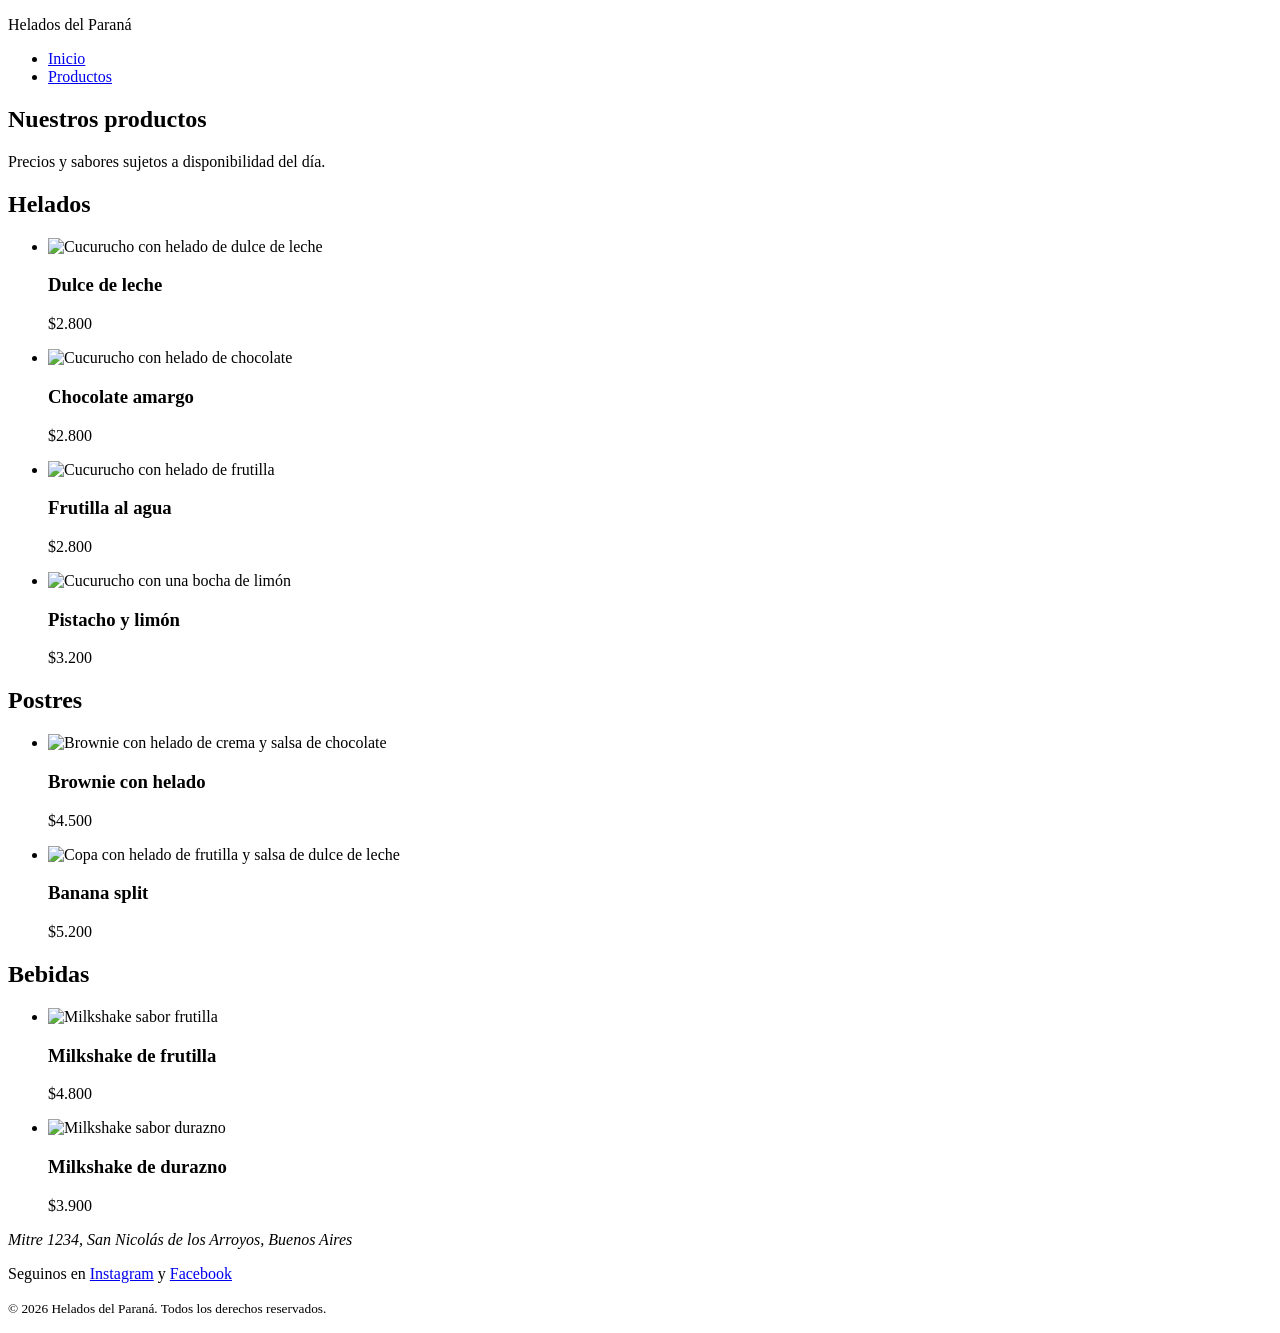
==== productos.html @ 9e9672d6 "Agrego página de productos con tarjetas" ====
<!DOCTYPE html>
<html lang="es">
<head>
  <meta charset="UTF-8">
  <meta name="viewport" content="width=device-width, initial-scale=1">
  <meta name="description" content="Helados, postres y bebidas de Helados del Paraná.">
  <title>Productos | Helados del Paraná</title>
  <link rel="icon" href="img/favicon.ico" sizes="any">
  <link rel="stylesheet" href="styles/styles.css">
</head>
<body>
  <header>
    <p>Helados del Paraná</p>
    <nav aria-label="Principal">
      <ul>
        <li><a href="index.html">Inicio</a></li>
        <li><a href="productos.html" aria-current="page">Productos</a></li>
      </ul>
    </nav>
  </header>

  <main>
    <section>
      <h1>Nuestros productos</h1>
      <p>Precios y sabores sujetos a disponibilidad del día.</p>
    </section>

    <section class="categoria">
      <h2>Helados</h2>
      <ul class="grilla">
        <li>
          <article>
            <img src="img/dulce-de-leche.png" alt="Cucurucho con helado de dulce de leche" width="200" height="200">
            <h3>Dulce de leche</h3>
            <p class="precio">$2.800</p>
          </article>
        </li>
        <li>
          <article>
            <img src="img/chocolate.png" alt="Cucurucho con helado de chocolate" width="200" height="200">
            <h3>Chocolate amargo</h3>
            <p class="precio">$2.800</p>
          </article>
        </li>
        <li>
          <article>
            <img src="img/frutilla.png" alt="Cucurucho con helado de frutilla" width="200" height="200">
            <h3>Frutilla al agua</h3>
            <p class="precio">$2.800</p>
          </article>
        </li>
        <li>
          <article>
            <img src="img/limon.png" alt="Cucurucho con una bocha de limón" width="200" height="200">
            <h3>Pistacho y limón</h3>
            <p class="precio">$3.200</p>
          </article>
        </li>
      </ul>
    </section>

    <section class="categoria">
      <h2>Postres</h2>
      <ul class="grilla">
        <li>
          <article>
            <img src="img/brownie.png" alt="Brownie con helado de crema y salsa de chocolate" width="200" height="200">
            <h3>Brownie con helado</h3>
            <p class="precio">$4.500</p>
          </article>
        </li>
        <li>
          <article>
            <img src="img/banana-split.png" alt="Copa con helado de frutilla y salsa de dulce de leche" width="200" height="200">
            <h3>Banana split</h3>
            <p class="precio">$5.200</p>
          </article>
        </li>
      </ul>
    </section>

    <section class="categoria">
      <h2>Bebidas</h2>
      <ul class="grilla">
        <li>
          <article>
            <img src="img/milkshake-frutilla.png" alt="Milkshake sabor frutilla" width="200" height="200">
            <h3>Milkshake de frutilla</h3>
            <p class="precio">$4.800</p>
          </article>
        </li>
        <li>
          <article>
            <img src="img/milkshake-durazno.png" alt="Milkshake sabor durazno" width="200" height="200">
            <h3>Milkshake de durazno</h3>
            <p class="precio">$3.900</p>
          </article>
        </li>
      </ul>
    </section>
  </main>

  <footer>
    <address>Mitre 1234, San Nicolás de los Arroyos, Buenos Aires</address>
    <p>Seguinos en <a href="https://www.instagram.com/">Instagram</a> y <a href="https://www.facebook.com/">Facebook</a></p>
    <p><small>&copy; 2026 Helados del Paraná. Todos los derechos reservados.</small></p>
  </footer>
</body>
</html>
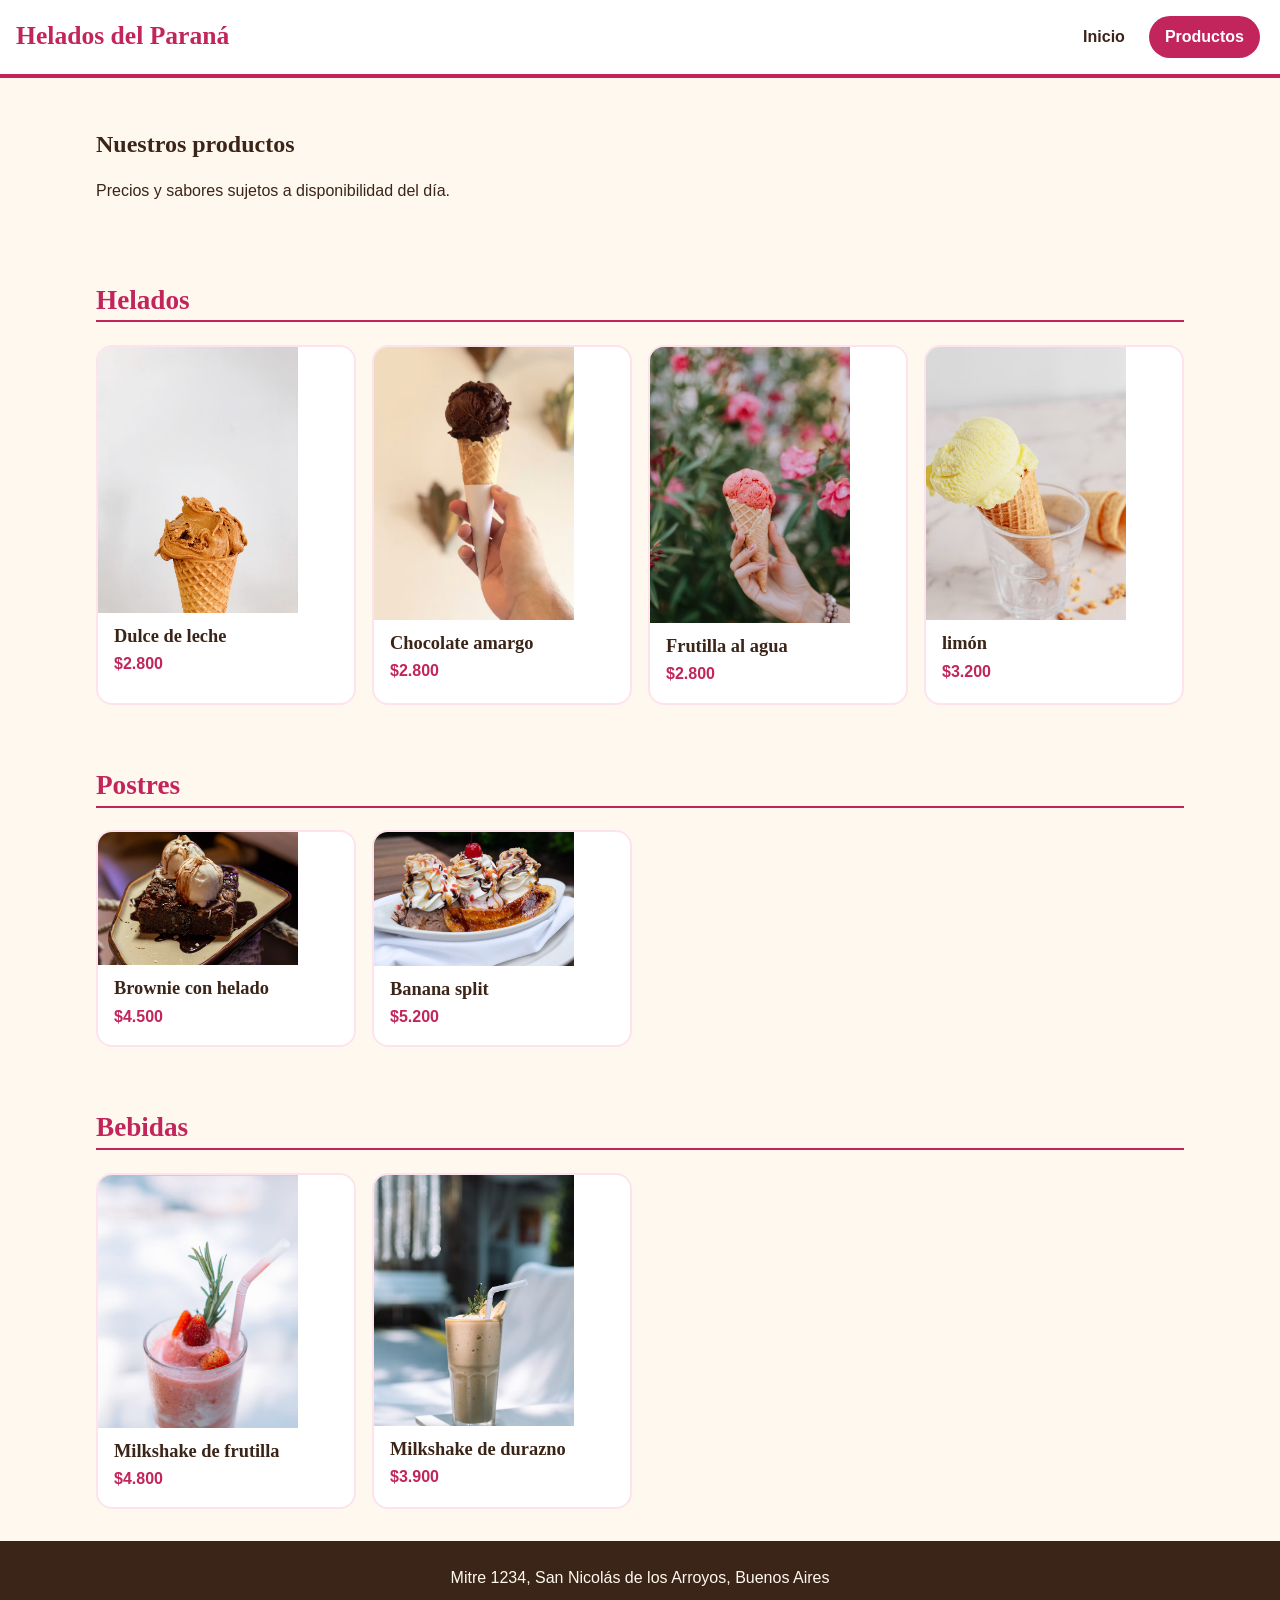
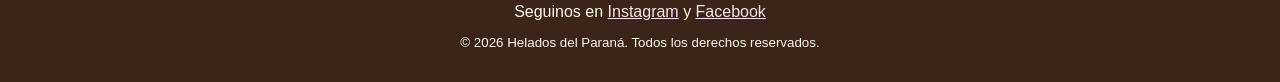
==== commit 3089a569: "Update productos.html" ====
--- a/productos.html
+++ b/productos.html
@@ -52,7 +52,7 @@
         <li>
           <article>
             <img src="img/limon.png" alt="Cucurucho con una bocha de limón" width="200" height="200">
-            <h3>Pistacho y limón</h3>
+            <h3>limón</h3>
             <p class="precio">$3.200</p>
           </article>
         </li>
--- a/styles/styles.css
+++ b/styles/styles.css
@@ -0,0 +1,146 @@
+/* estilos de las dos páginas */
+:root {
+  --color-principal: #c2255c;      /* color principal */
+  --color-principal-oscuro: #9c1b49;
+  --crema: #fff8ee;
+  --cacao: #3b2418;
+  --rosa-claro: #ffe3ec;
+}
+
+*, *::before, *::after { box-sizing: border-box; }
+
+body {
+  margin: 0;
+  background: var(--crema);
+  color: var(--cacao);
+  font-family: "Trebuchet MS", Verdana, Arial, sans-serif;
+  line-height: 1.6;
+}
+
+h1, h2, h3 { font-family: Georgia, "Times New Roman", serif; line-height: 1.2; }
+img { max-width: 100%; height: auto; display: block; }
+a { color: var(--color-principal); }
+
+/* header y nav (flexbox) */
+header {
+  display: flex;
+  flex-direction: column;
+  align-items: center;
+  padding: 1rem;
+  background: #fff;
+  border-bottom: 4px solid var(--color-principal);
+}
+header p {
+  margin: 0 0 .5rem;
+  font-family: Georgia, "Times New Roman", serif;
+  font-size: 1.6rem;
+  font-weight: bold;
+  color: var(--color-principal);
+}
+nav ul { display: flex; margin: 0; padding: 0; list-style: none; }
+nav li { margin: 0 .25rem; }
+nav a {
+  display: block;
+  padding: .5rem 1rem;
+  border-radius: 999px;
+  color: var(--cacao);
+  text-decoration: none;
+  font-weight: bold;
+  transition: background-color .3s ease, color .3s ease;
+}
+nav a:hover, nav a:focus, nav a[aria-current="page"] {
+  background: var(--color-principal);
+  color: #fff;
+}
+
+/* secciones */
+main > section { padding: 2rem 1rem; max-width: 70rem; margin: 0 auto; }
+h2 { font-size: 1.7rem; margin-top: 0; color: var(--color-principal); }
+
+/* hero */
+.hero { display: flex; flex-direction: column; align-items: center; text-align: center; }
+.hero h1 { font-size: 2.2rem; margin: 0 0 .75rem; }
+.hero p { margin: 0 0 1.25rem; }
+.hero figure { margin: 1.5rem 0 0; width: 100%; max-width: 24rem; }
+
+.boton {
+  display: inline-block;
+  padding: .75rem 1.75rem;
+  border: 0;
+  border-radius: 999px;
+  background: var(--color-principal);
+  color: #fff;
+  font: inherit;
+  font-weight: bold;
+  text-decoration: none;
+  cursor: pointer;
+  transition: background-color .3s ease, transform .3s ease;
+}
+.boton:hover, .boton:focus { background: var(--color-principal-oscuro); transform: translateY(-2px); }
+
+/* sobre nosotros */
+#nosotros { background: var(--rosa-claro); max-width: none; }
+#nosotros h2, #nosotros p { max-width: 45rem; margin-left: auto; margin-right: auto; }
+
+/* formulario */
+form { max-width: 34rem; }
+label { display: block; margin: 1rem 0 .25rem; font-weight: bold; }
+input, textarea {
+  width: 100%;
+  padding: .65rem;
+  border: 2px solid var(--cacao);
+  border-radius: .5rem;
+  background: #fff;
+  color: var(--cacao);
+  font: inherit;
+}
+input:focus, textarea:focus { outline: 3px solid var(--color-principal); }
+form .boton { margin-top: 1.25rem; }
+
+/* productos (grid) */
+.categoria h2 { border-bottom: 2px solid var(--color-principal); padding-bottom: .25rem; }
+.grilla {
+  display: grid;
+  grid-template-columns: 1fr;
+  grid-gap: 1rem;
+  gap: 1rem;
+  margin: 0;
+  padding: 0;
+  list-style: none;
+}
+.grilla article {
+  height: 100%;
+  background: #fff;
+  border-radius: 1rem;
+  overflow: hidden;
+  border: 2px solid var(--rosa-claro);
+  transition: transform .3s ease, border-color .3s ease;
+}
+.grilla article:hover { transform: translateY(-6px); border-color: var(--color-principal); }
+.grilla h3 { margin: .75rem 1rem 0; font-size: 1.15rem; }
+.precio { margin: .25rem 1rem 1rem; font-weight: bold; color: var(--color-principal); }
+
+/* footer */
+footer {
+  padding: 1.5rem 1rem;
+  background: var(--cacao);
+  color: var(--crema);
+  text-align: center;
+}
+footer address { font-style: normal; margin-bottom: .5rem; }
+footer a { color: var(--rosa-claro); }
+footer p { margin: .25rem 0; }
+
+/* media query: pantallas más grandes */
+@media (min-width: 48em) {
+  header { flex-direction: row; justify-content: space-between; }
+  header p { margin: 0; }
+  .hero { flex-direction: row; justify-content: space-between; text-align: left; }
+  .hero article { max-width: 30rem; }
+  .hero figure { margin: 0 0 0 2rem; }
+  .hero h1 { font-size: 3rem; }
+  .grilla { grid-template-columns: repeat(2, 1fr); }
+}
+@media (min-width: 64em) {
+  .grilla { grid-template-columns: repeat(4, 1fr); }
+}
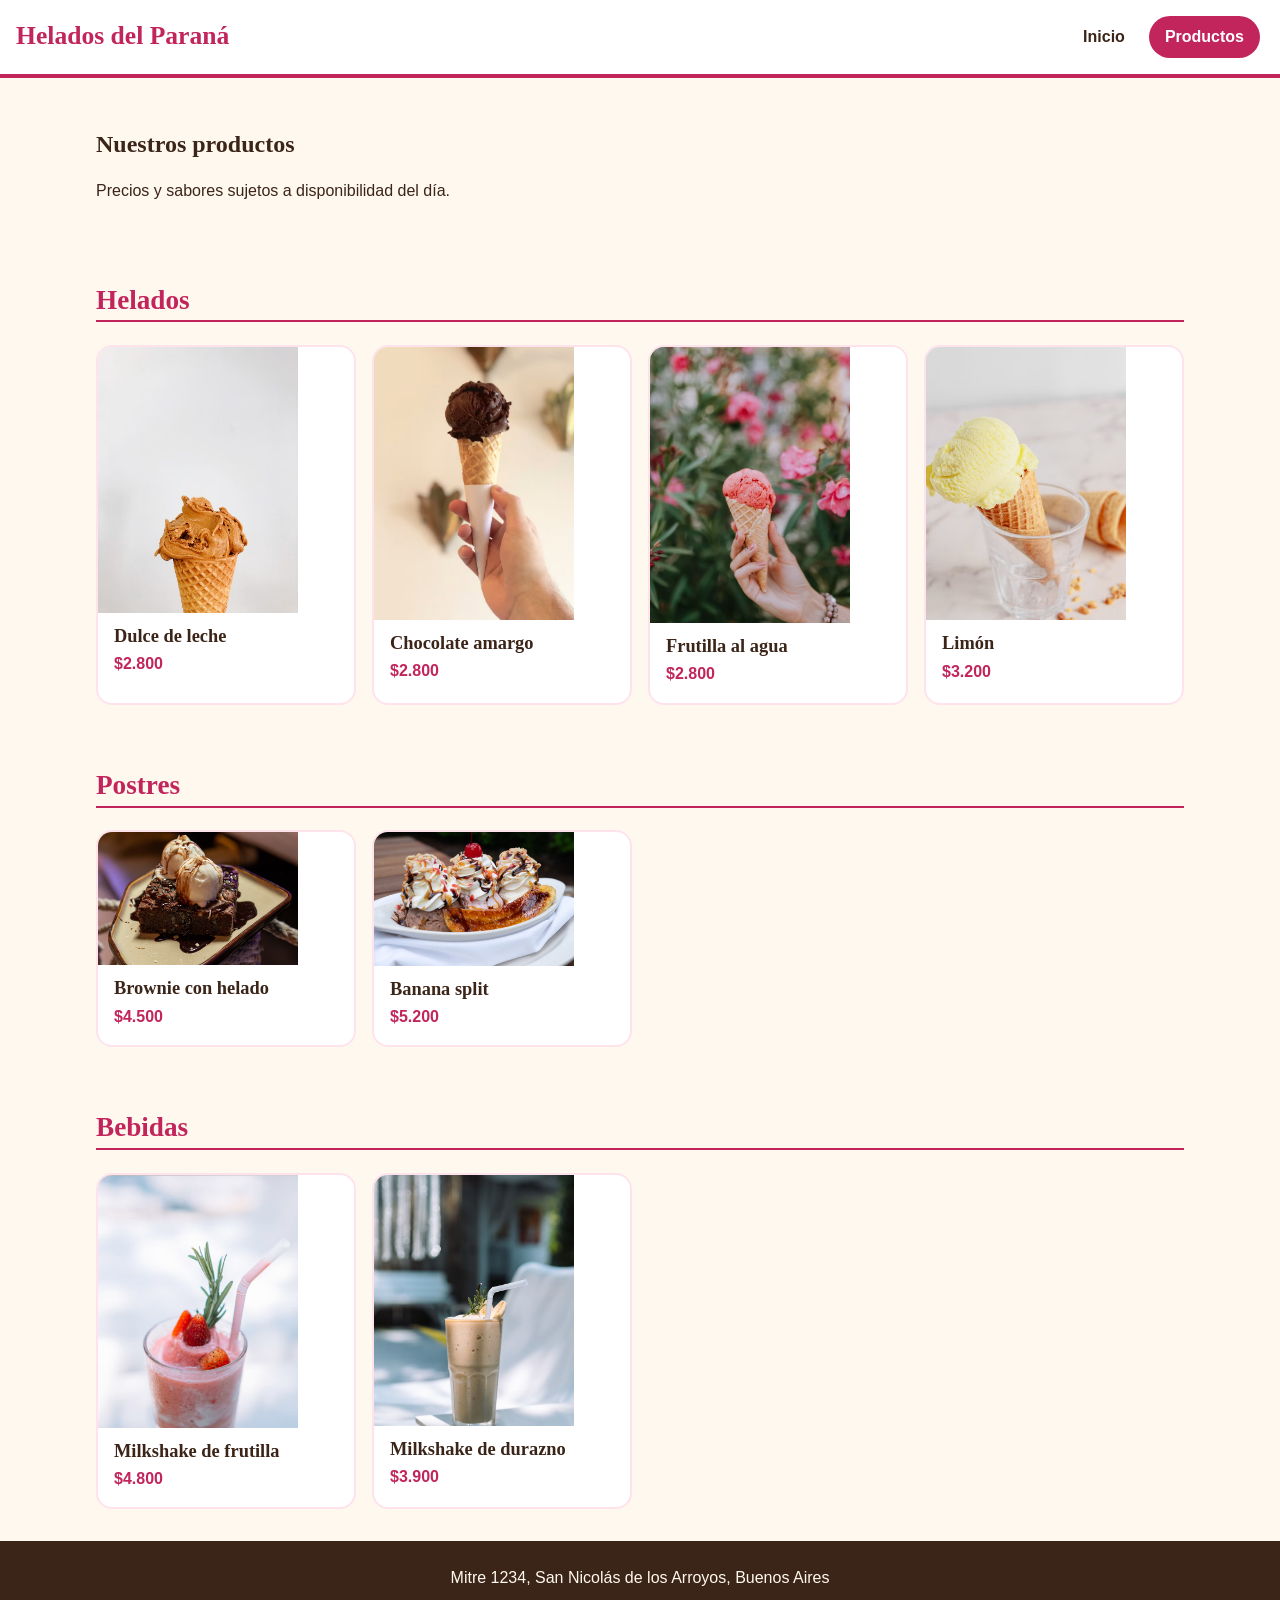
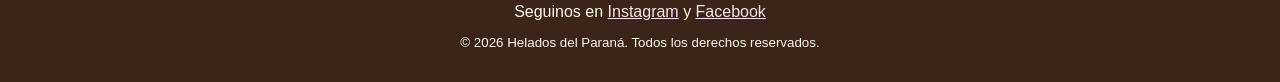
==== commit 421f4bdd: "Update productos.html" ====
--- a/productos.html
+++ b/productos.html
@@ -52,7 +52,7 @@
         <li>
           <article>
             <img src="img/limon.png" alt="Cucurucho con una bocha de limón" width="200" height="200">
-            <h3>limón</h3>
+            <h3>Limón</h3>
             <p class="precio">$3.200</p>
           </article>
         </li>
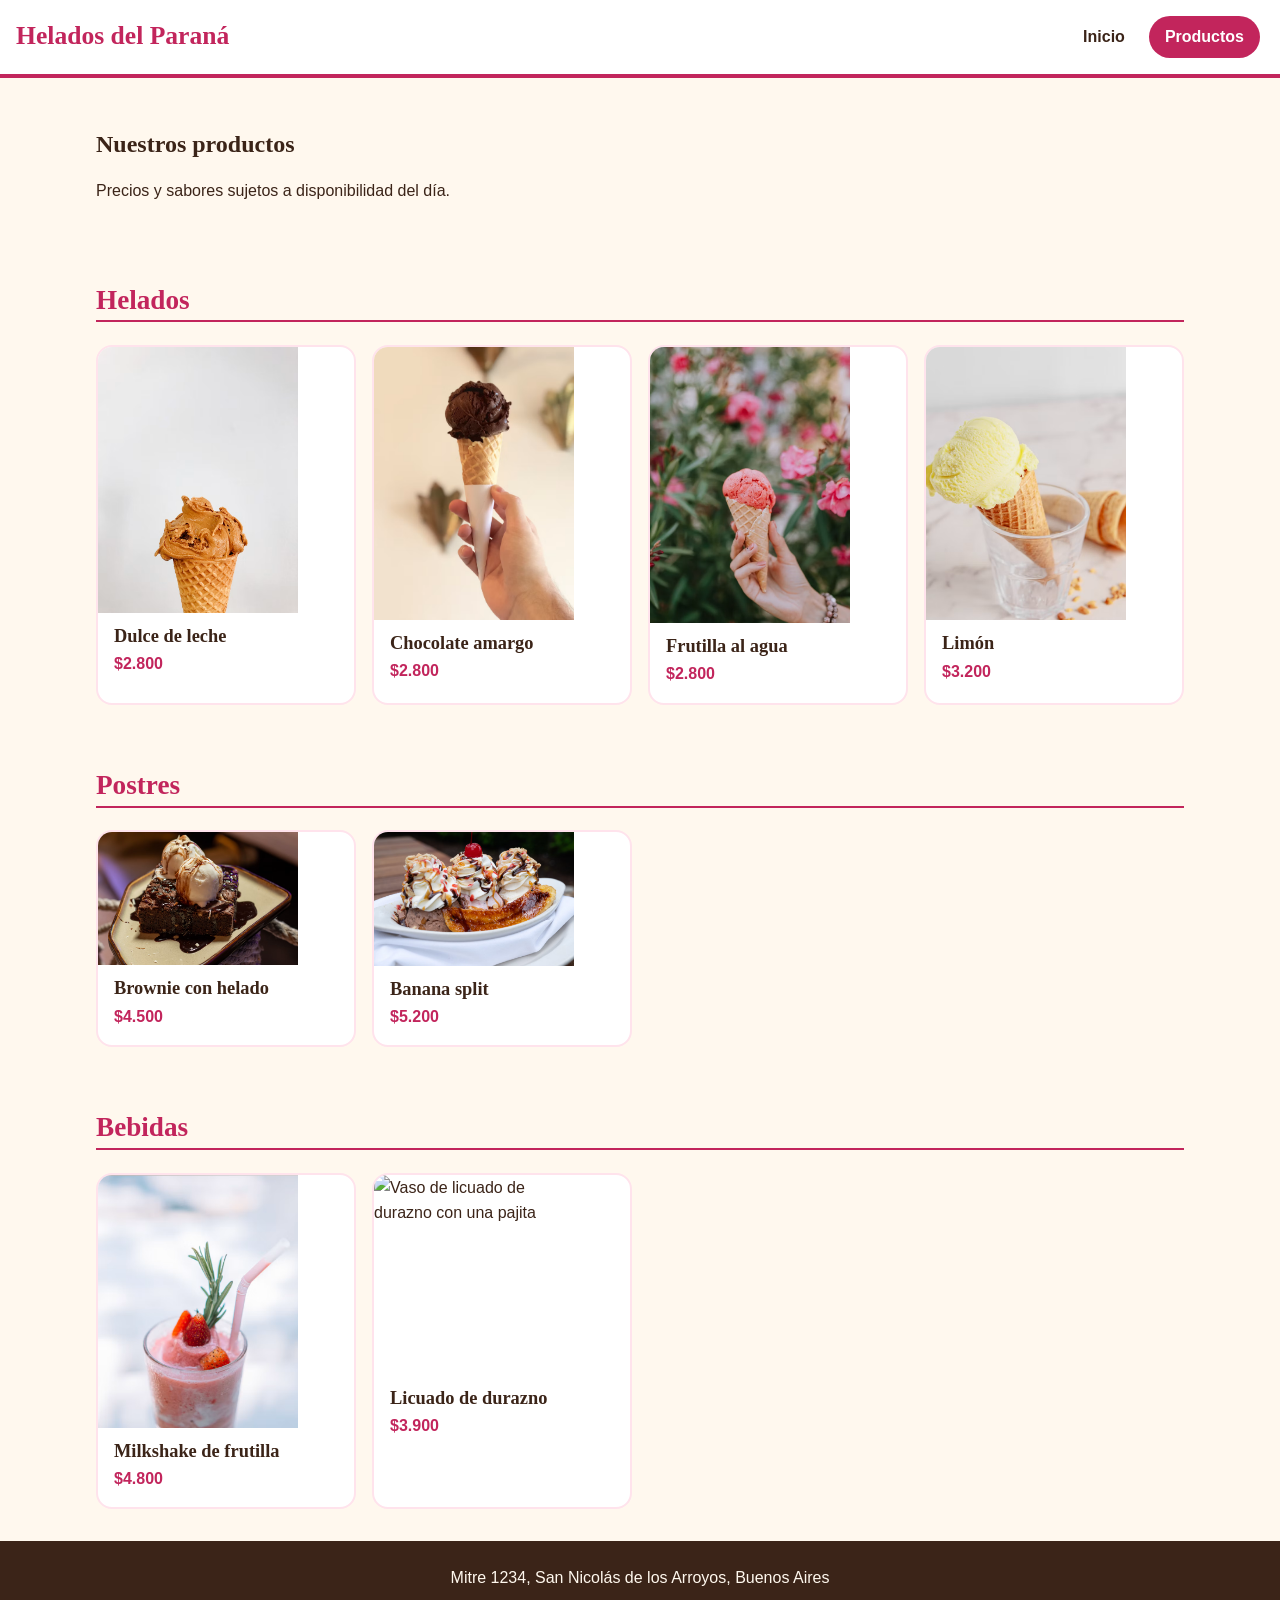
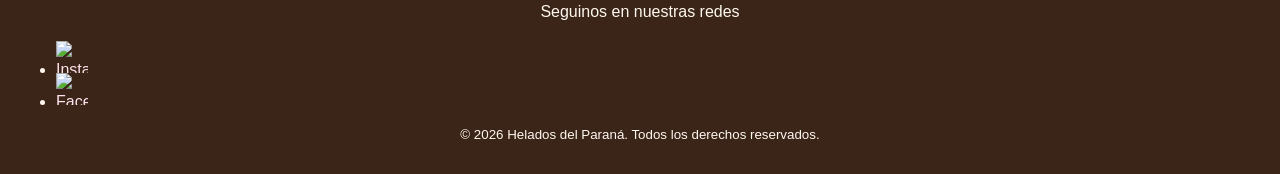
==== commit 4214caa7: "Update footer" ====
--- a/productos.html
+++ b/productos.html
@@ -91,8 +91,8 @@
         </li>
         <li>
           <article>
-            <img src="img/milkshake-durazno.png" alt="Milkshake sabor durazno" width="200" height="200">
-            <h3>Milkshake de durazno</h3>
+            <img src="img/licuado-durazno.svg" alt="Vaso de licuado de durazno con una pajita" width="200" height="200">
+            <h3>Licuado de durazno</h3>
             <p class="precio">$3.900</p>
           </article>
         </li>
@@ -102,7 +102,11 @@
 
   <footer>
     <address>Mitre 1234, San Nicolás de los Arroyos, Buenos Aires</address>
-    <p>Seguinos en <a href="https://www.instagram.com/">Instagram</a> y <a href="https://www.facebook.com/">Facebook</a></p>
+    <p>Seguinos en nuestras redes</p>
+    <ul class="redes">
+      <li><a href="https://www.instagram.com/" target="_blank" rel="noopener noreferrer"><img src="img/instagram.svg" alt="Instagram" width="32" height="32"></a></li>
+      <li><a href="https://www.facebook.com/" target="_blank" rel="noopener noreferrer"><img src="img/facebook.svg" alt="Facebook" width="32" height="32"></a></li>
+    </ul>
     <p><small>&copy; 2026 Helados del Paraná. Todos los derechos reservados.</small></p>
   </footer>
 </body>
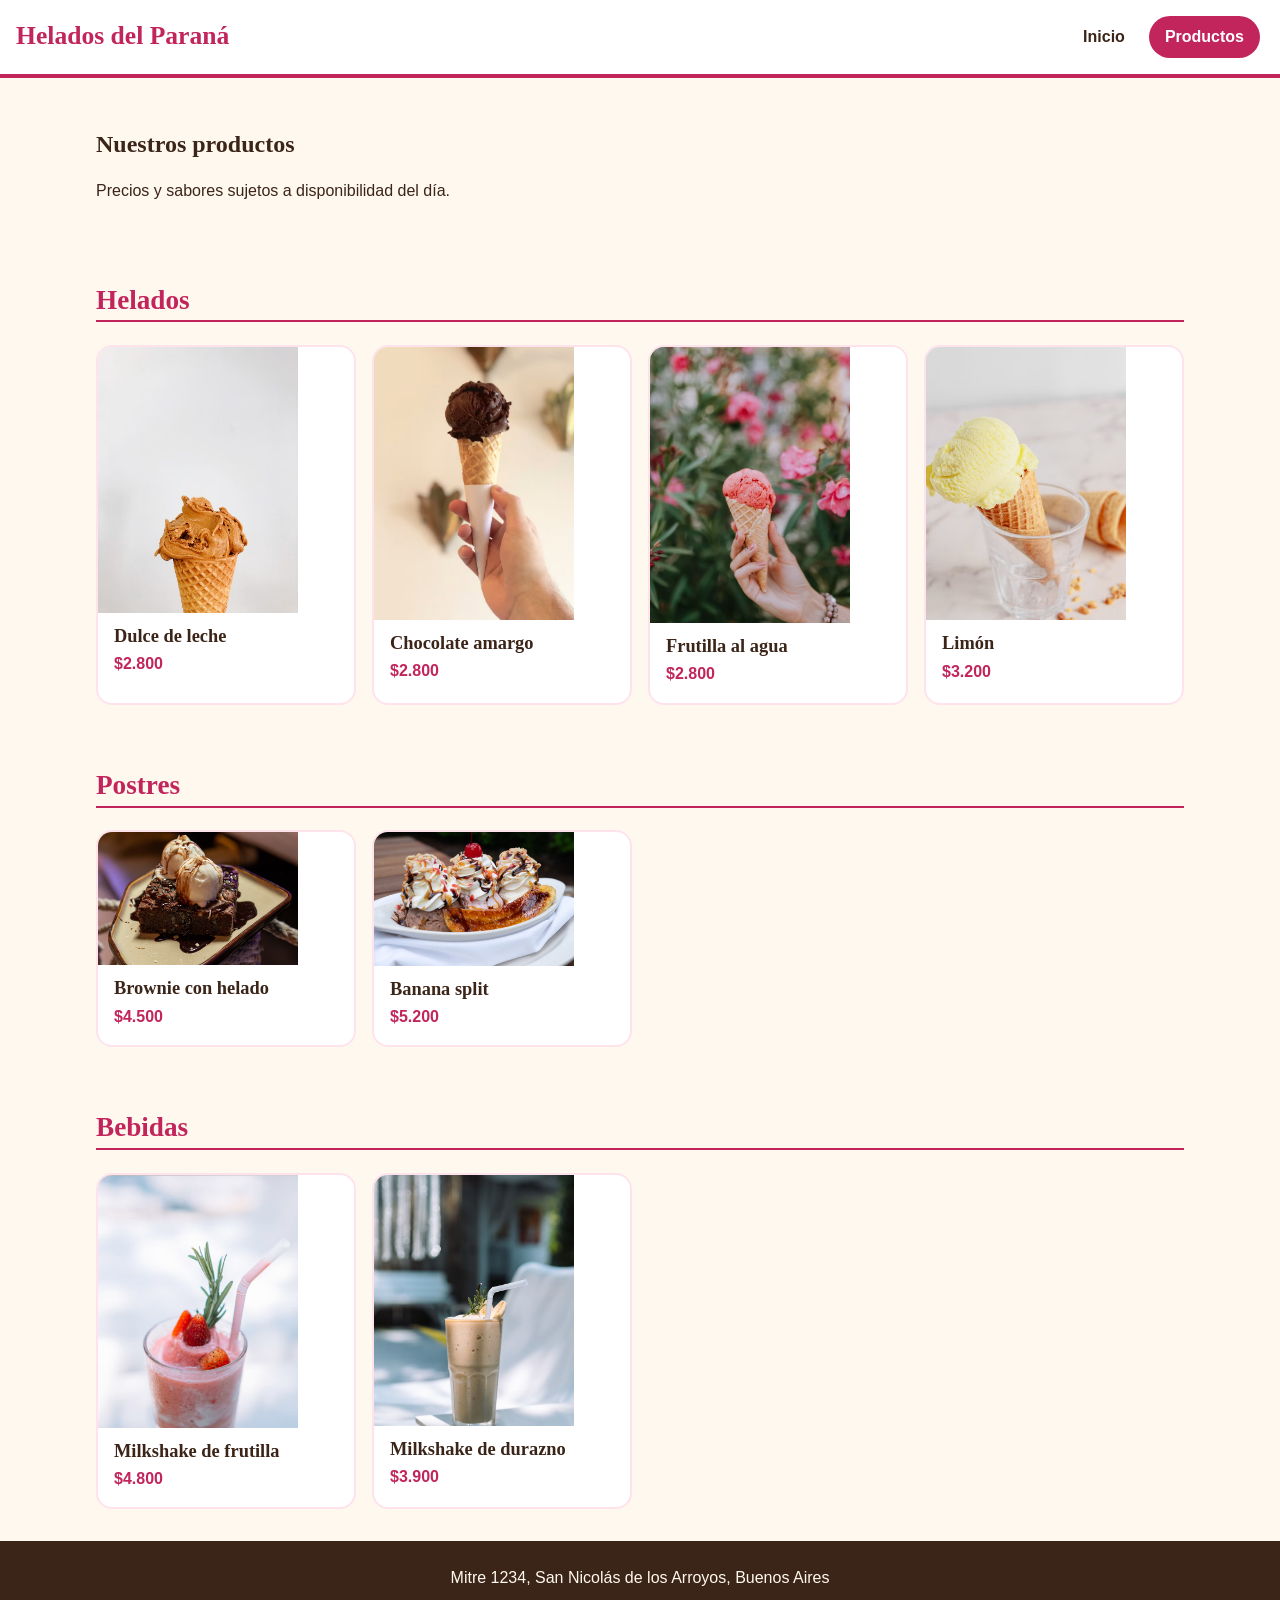
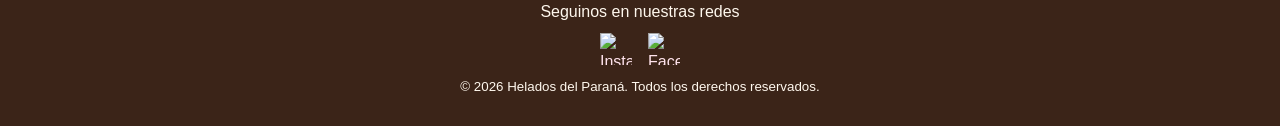
==== commit 0f4af201: "Update productos.html" ====
--- a/productos.html
+++ b/productos.html
@@ -91,8 +91,8 @@
         </li>
         <li>
           <article>
-            <img src="img/licuado-durazno.svg" alt="Vaso de licuado de durazno con una pajita" width="200" height="200">
-            <h3>Licuado de durazno</h3>
+            <img src="img/milkshake-durazno.png" alt="Milkshake sabor durazno" width="200" height="200">
+            <h3>Milkshake de durazno</h3>
             <p class="precio">$3.900</p>
           </article>
         </li>
--- a/styles/styles.css
+++ b/styles/styles.css
@@ -130,6 +130,10 @@
 footer address { font-style: normal; margin-bottom: .5rem; }
 footer a { color: var(--rosa-claro); }
 footer p { margin: .25rem 0; }
+.redes { display: flex; justify-content: center; margin: .5rem 0; padding: 0; list-style: none; }
+.redes li { margin: 0 .5rem; }
+.redes a { display: block; transition: transform .3s ease, opacity .3s ease; }
+.redes a:hover, .redes a:focus { transform: scale(1.2); opacity: .8; }
 
 /* media query: pantallas más grandes */
 @media (min-width: 48em) {
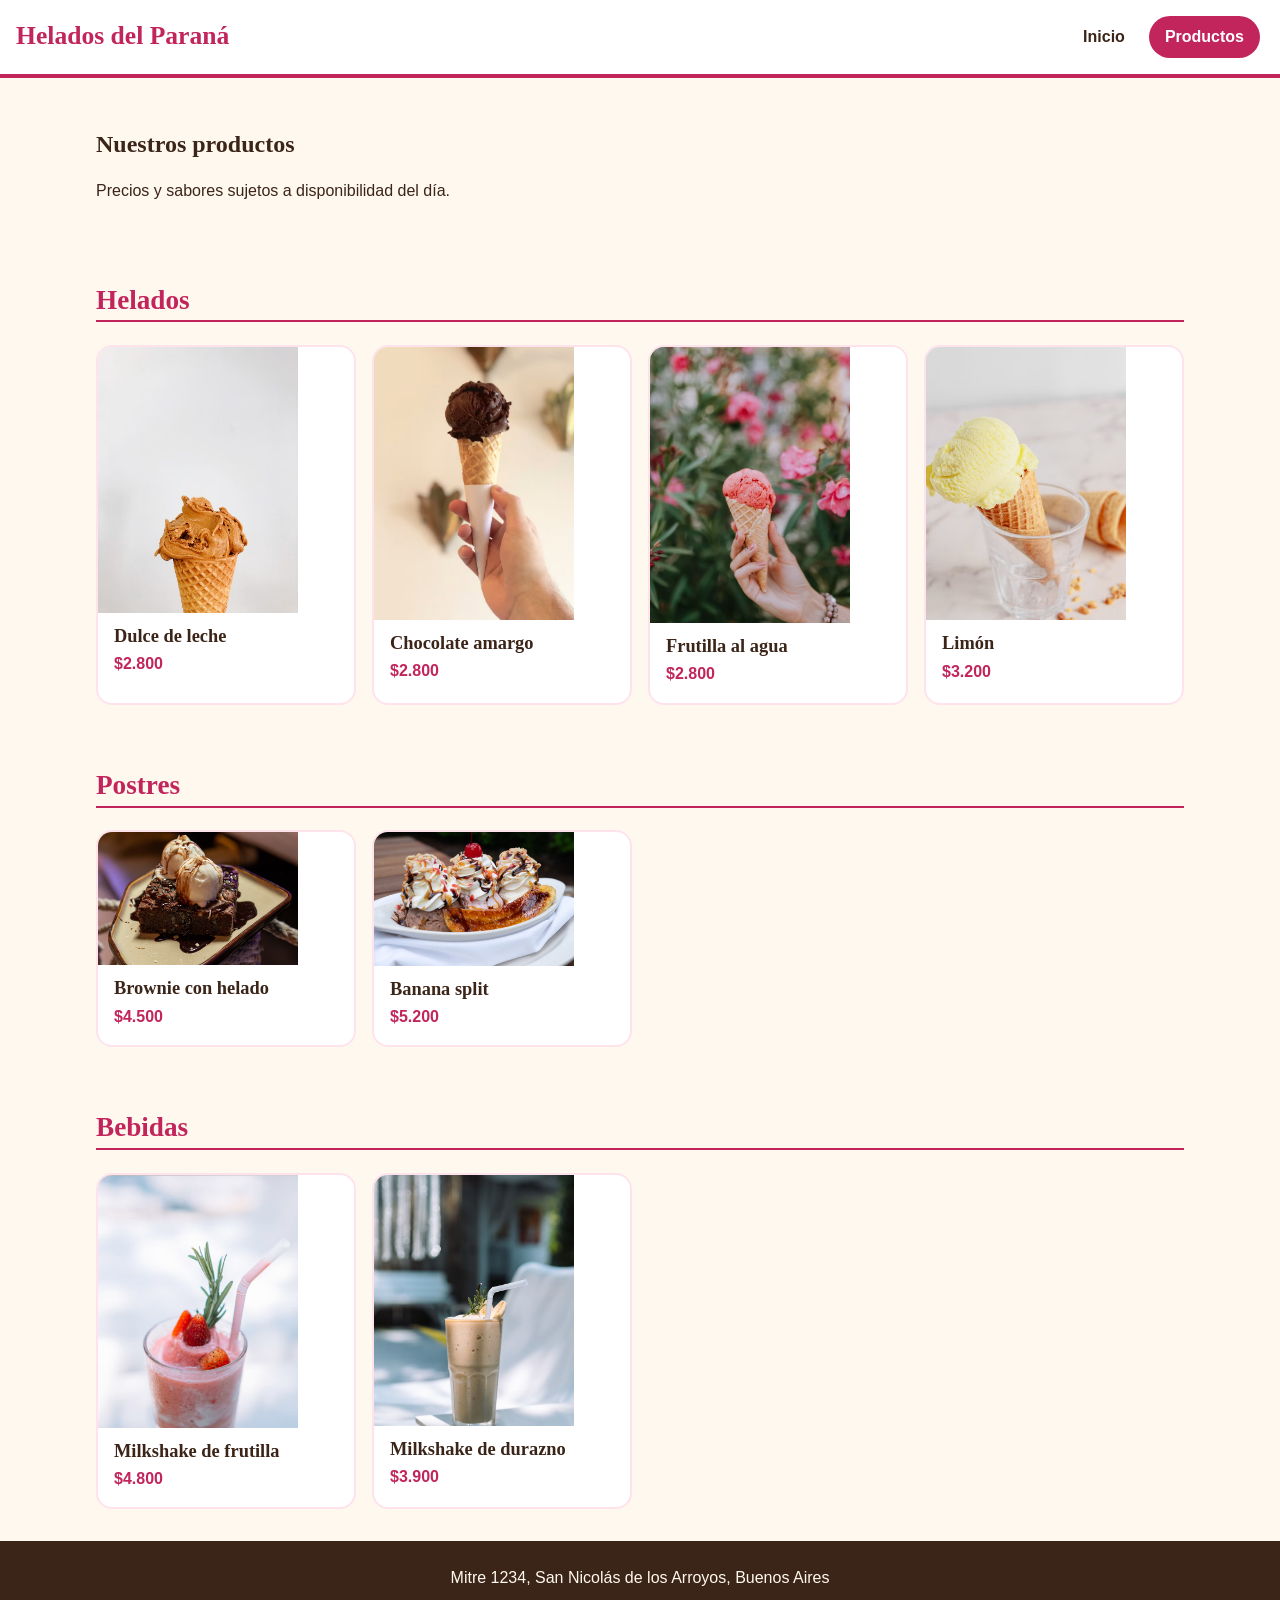
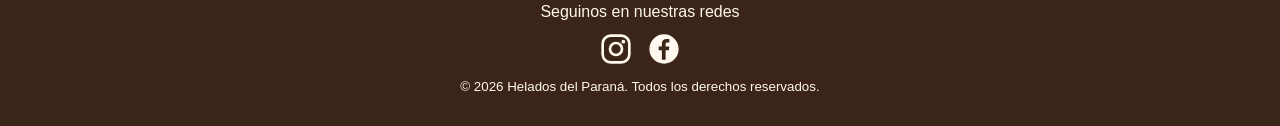
==== commit b2f78ce6: "modify favicon productos.html" ====
--- a/productos.html
+++ b/productos.html
@@ -5,7 +5,7 @@
   <meta name="viewport" content="width=device-width, initial-scale=1">
   <meta name="description" content="Helados, postres y bebidas de Helados del Paraná.">
   <title>Productos | Helados del Paraná</title>
-  <link rel="icon" href="img/favicon.ico" sizes="any">
+  <link rel="icon" href="img/favicon.png" sizes="any">
   <link rel="stylesheet" href="styles/styles.css">
 </head>
 <body>
